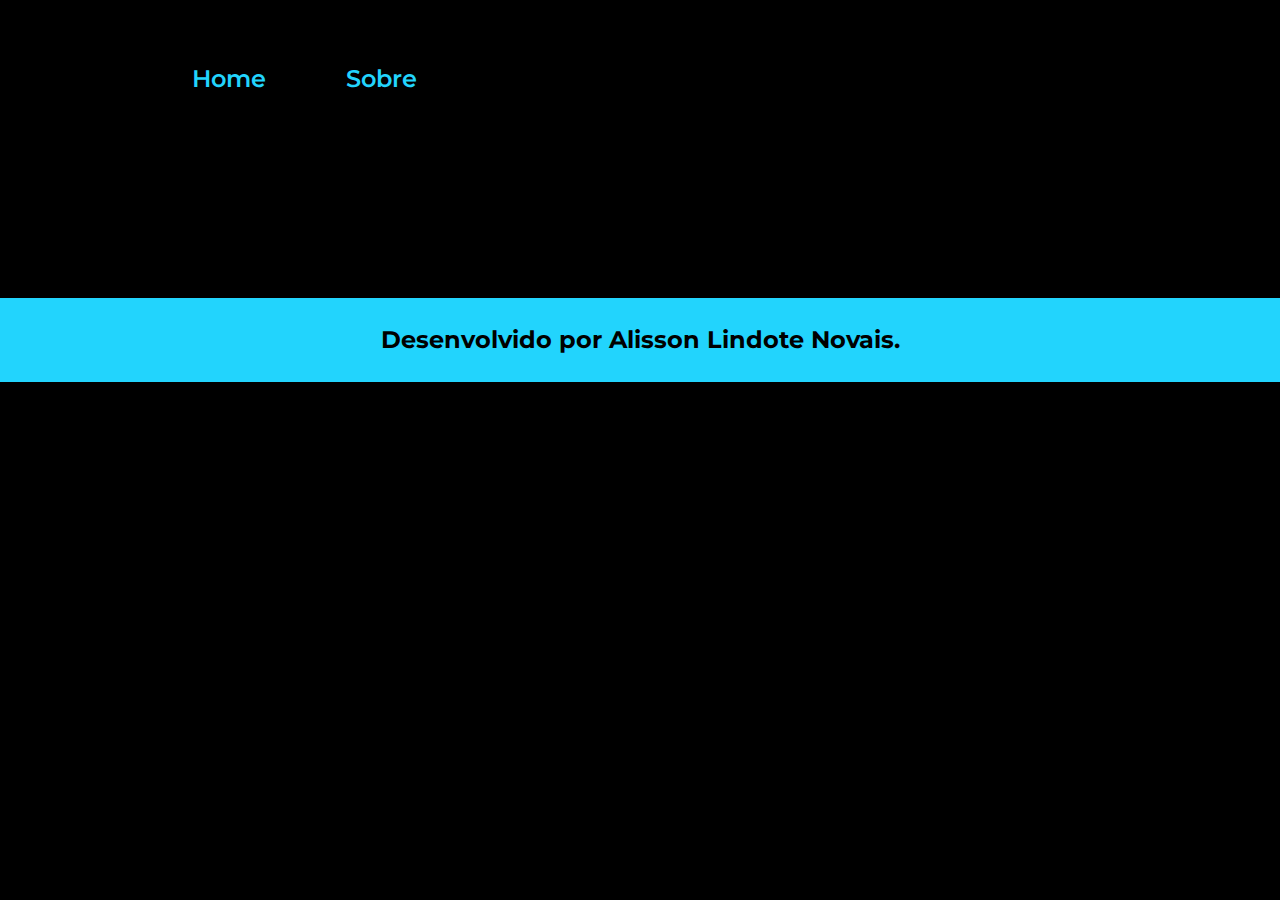
==== about.html @ e7d0361f "feat: about page" ====
<!DOCTYPE html>
<html lang="pt-br">
<head>
    <meta charset="UTF-8"> 
    <meta http-equiv="X-UA-Compatible" content="IE=edge">
    <meta name="viewport" content="width=device-width, initial-scale=1.0">
    <link rel="stylesheet" href="./styles/style.css">
    <title>Sobre mim</title>
</head>
<body>
    <header class="cabecalho">
        <nav class="cabecalho__menu">
            <a class="cabecalho__menu__link" href="./index.html">Home</a>
            <a class="cabecalho__menu__link"  href="./about.html">Sobre</a>            
        </nav>
    </header>
    <main class="apresentacao">
       
    </main>
    <footer>
        <h4>Desenvolvido por Alisson Lindote Novais.</h4>
    </footer>
</body>
</html>
---- styles/style.css ----
@import url('https://fonts.googleapis.com/css2?family=Krona+One&family=Montserrat:wght@400;600&display=swap');

* {
    /*RESET CSS*/
    margin: 0;
    padding: 0;
}

body{
    background-color: #000000;
    color: #F6F6F6;
    box-sizing: border-box;  
}

a {
    display: flex;
    align-items: center;
    justify-content: center;
    gap: 16px;
}

main {
    height: 100%;
}

footer {
    background-color: #22D4FD;
    color: #000000;
    text-align: center;
    padding: 24px;
    font-family: Montserrat;
    font-size: 24px;
    font-style: normal;
    font-weight: 400;
    line-height: 36px;
}

.cabecalho {
    padding: 5% 0 0 15%;
}

.cabecalho__menu {
    display: flex;
    gap: 80px;
}
.cabecalho__menu__link {
    color: var(--Azul-claro, #22D4FD);
    font-family: Montserrat;
    font-size: 24px;
    font-style: normal;
    font-weight: 600;
    line-height: normal;
    text-decoration: none;
}

.apresentacao {
    display: flex;
    align-items: center;
    /* margin: 10% 15%; */
    padding: 8% 15%;
    gap: 60px;
}

.titulo-destaque {
    color: #22D4FD;
}

.apresentacao__conteudo {
    width: 615px;
    display: flex;
    flex-direction: column;
    gap: 40px;


}

.apresentacao__conteudo__titulo {
    font-family: Krona One;
    font-size: 36px;
    font-style: normal;
    font-weight: 400;
    line-height: 56px;
}

.apresentacao__conteudo__paragrafo {
    font-family: Montserrat;
    font-size: 24px;
    font-style: normal;
    font-weight: 400;
    line-height: 36px; /* 150% */
}

.apresentacao__conteudo__botoes{
    display: flex;
    flex-direction: column;
    align-items: center;
    justify-content: space-between;
    gap: 32px;
}

.apresentacao__conteudo__subtitulo {
    font-family: 'Krona One', sans-serif;
    font-weight: 400;
    size: 24px;
}

.conteudo__botao {
    font-family: 'Montserrat', sans-serif;
    color: #ffffff;
    background-color: none;
    width: 378px;
    vertical-align: middle;
    align-content: center;
    text-align: center;
    border: 2px solid #22D4FD;
    border-radius: 8px;
    font-size: 24px;
    padding: 16px 0;
    text-decoration: none;
    font-weight: 600;
}
.conteudo__botao:hover {
    border: 3px dashed #f6f6f6;
    background-color: #272727;
    color: #F6F6F6;
}
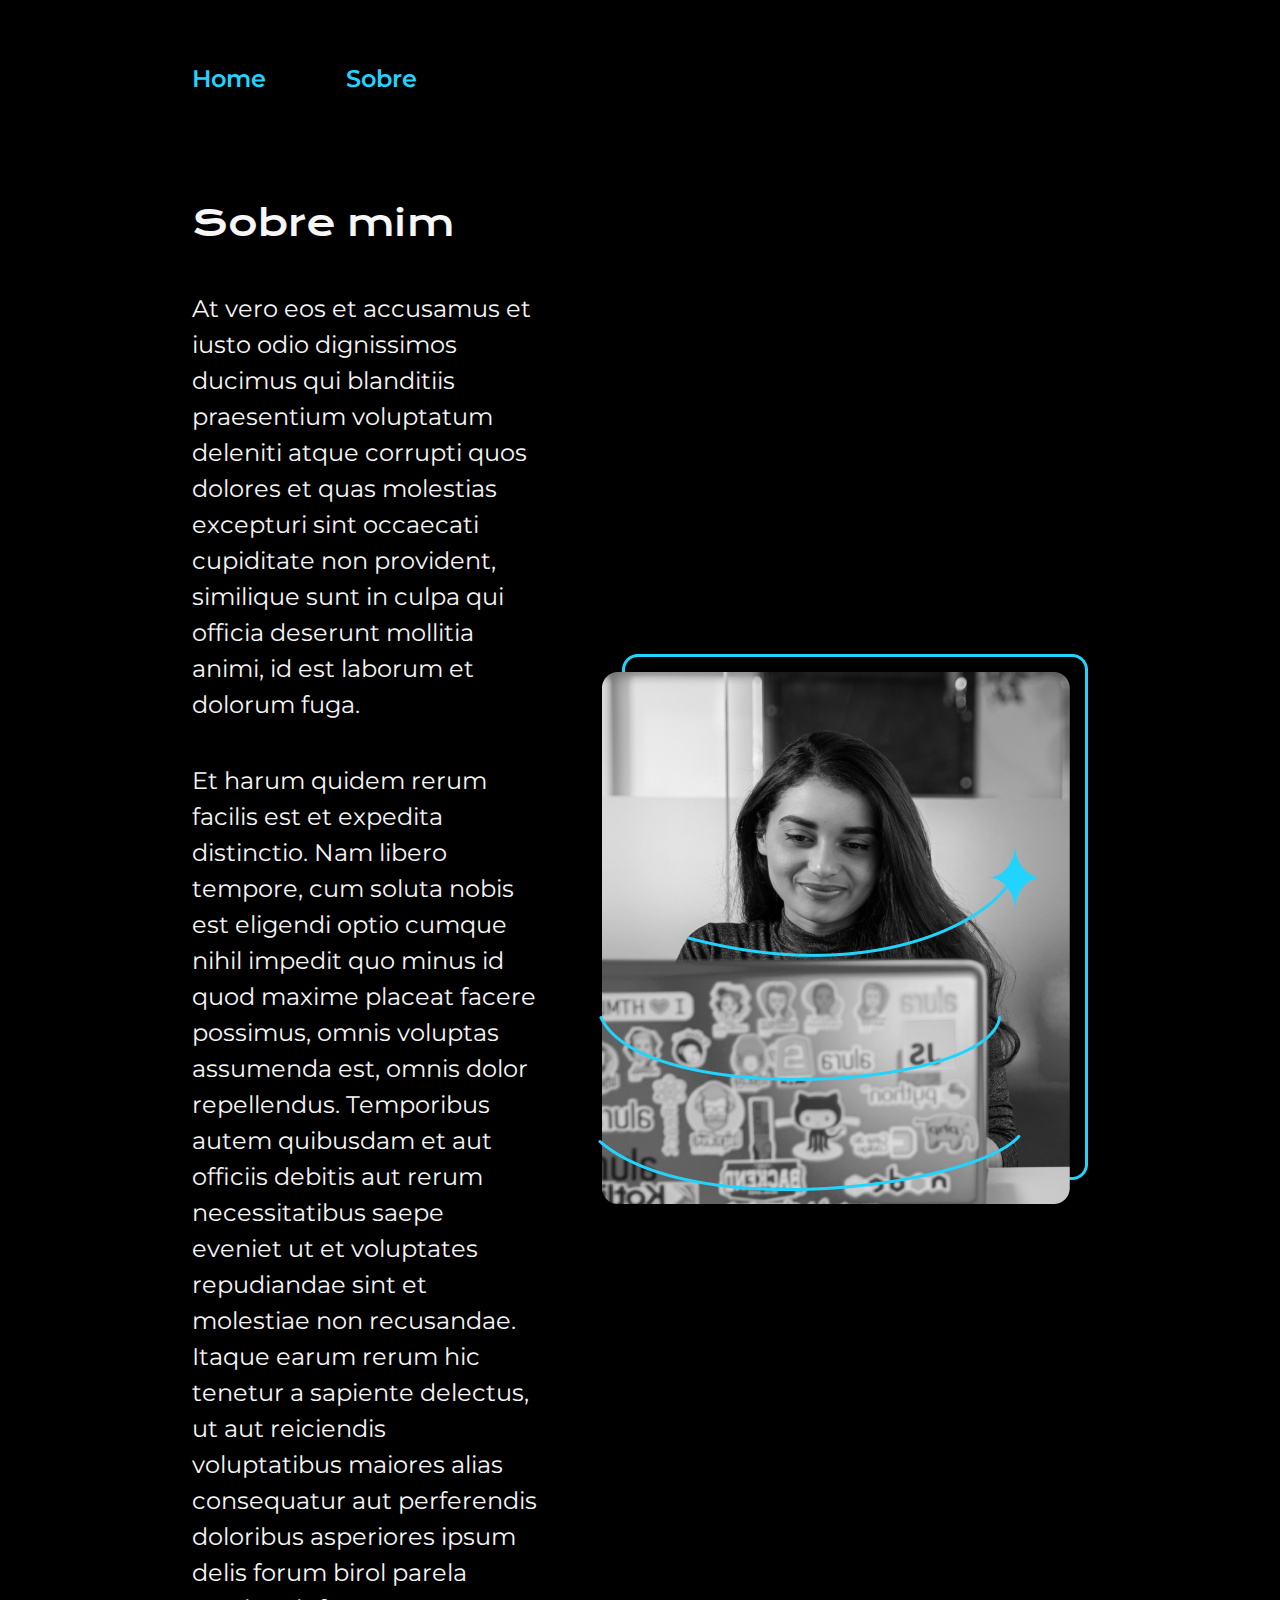
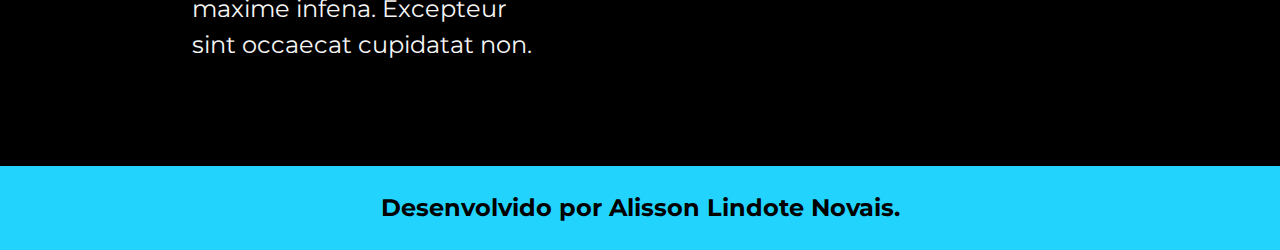
==== commit 5f361fff: "about page complete" ====
--- a/about.html
+++ b/about.html
@@ -15,7 +15,13 @@
         </nav>
     </header>
     <main class="apresentacao">
-       
+       <section class="apresentacao__conteudo">
+            <h1 class="apresentacao__conteudo__titulo">Sobre mim</h1>
+            <p class="apresentacao__conteudo__paragrafo">At vero eos et accusamus et iusto odio dignissimos ducimus qui blanditiis praesentium voluptatum deleniti atque corrupti quos dolores et quas molestias excepturi sint occaecati cupiditate non provident, similique sunt in culpa qui officia deserunt mollitia animi, id est laborum et dolorum fuga.</p>
+            <p class="apresentacao__conteudo__paragrafo">Et harum quidem rerum facilis est et expedita distinctio. Nam libero tempore, cum soluta nobis est eligendi optio cumque nihil impedit quo minus id quod maxime placeat facere possimus, omnis voluptas assumenda est, omnis dolor repellendus. Temporibus autem quibusdam et aut officiis debitis aut rerum necessitatibus saepe eveniet ut et voluptates repudiandae sint et molestiae non recusandae. Itaque earum rerum hic tenetur a sapiente delectus, ut aut reiciendis voluptatibus maiores alias consequatur aut perferendis doloribus asperiores ipsum delis forum birol parela maxime infena. Excepteur sint occaecat cupidatat non.
+            </p>
+       </section>
+       <img src="./assets/Imagem.png" alt="Foto da Joana Santos programando">
     </main>
     <footer>
         <h4>Desenvolvido por Alisson Lindote Novais.</h4>
